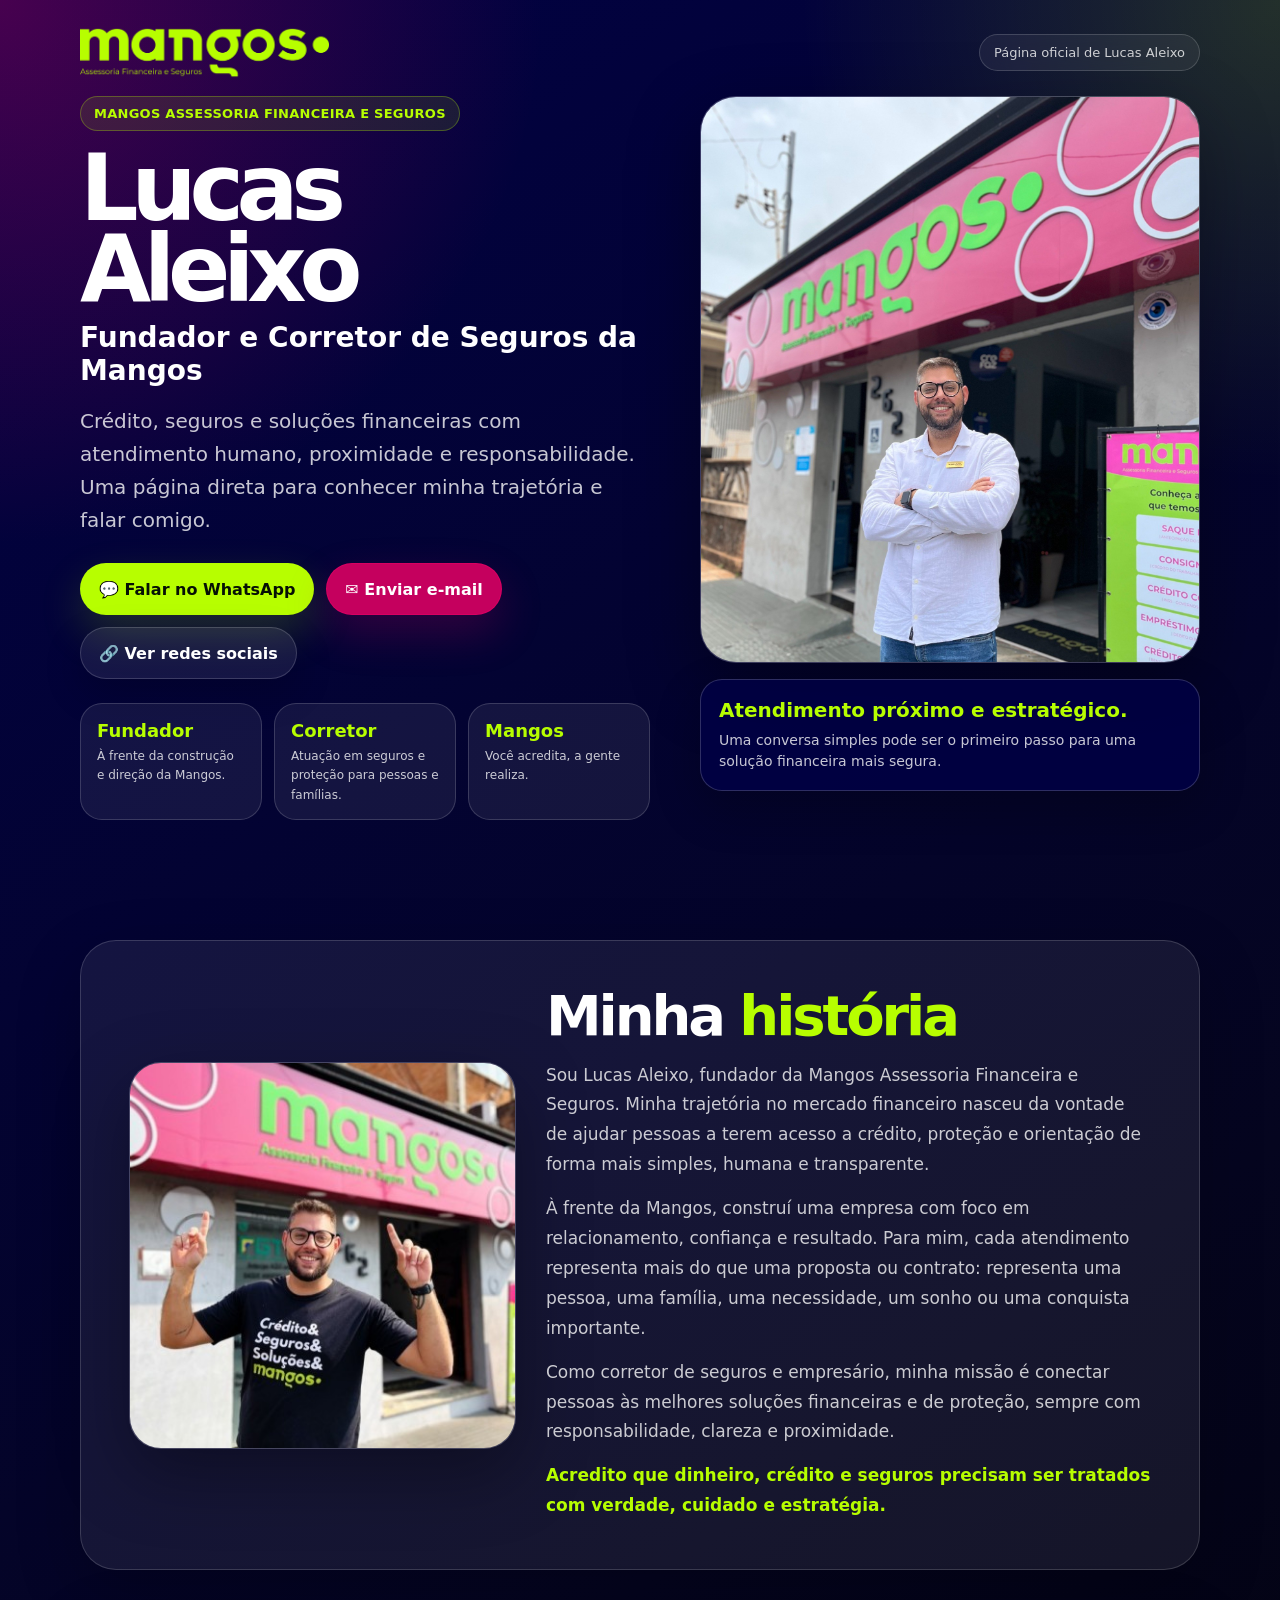
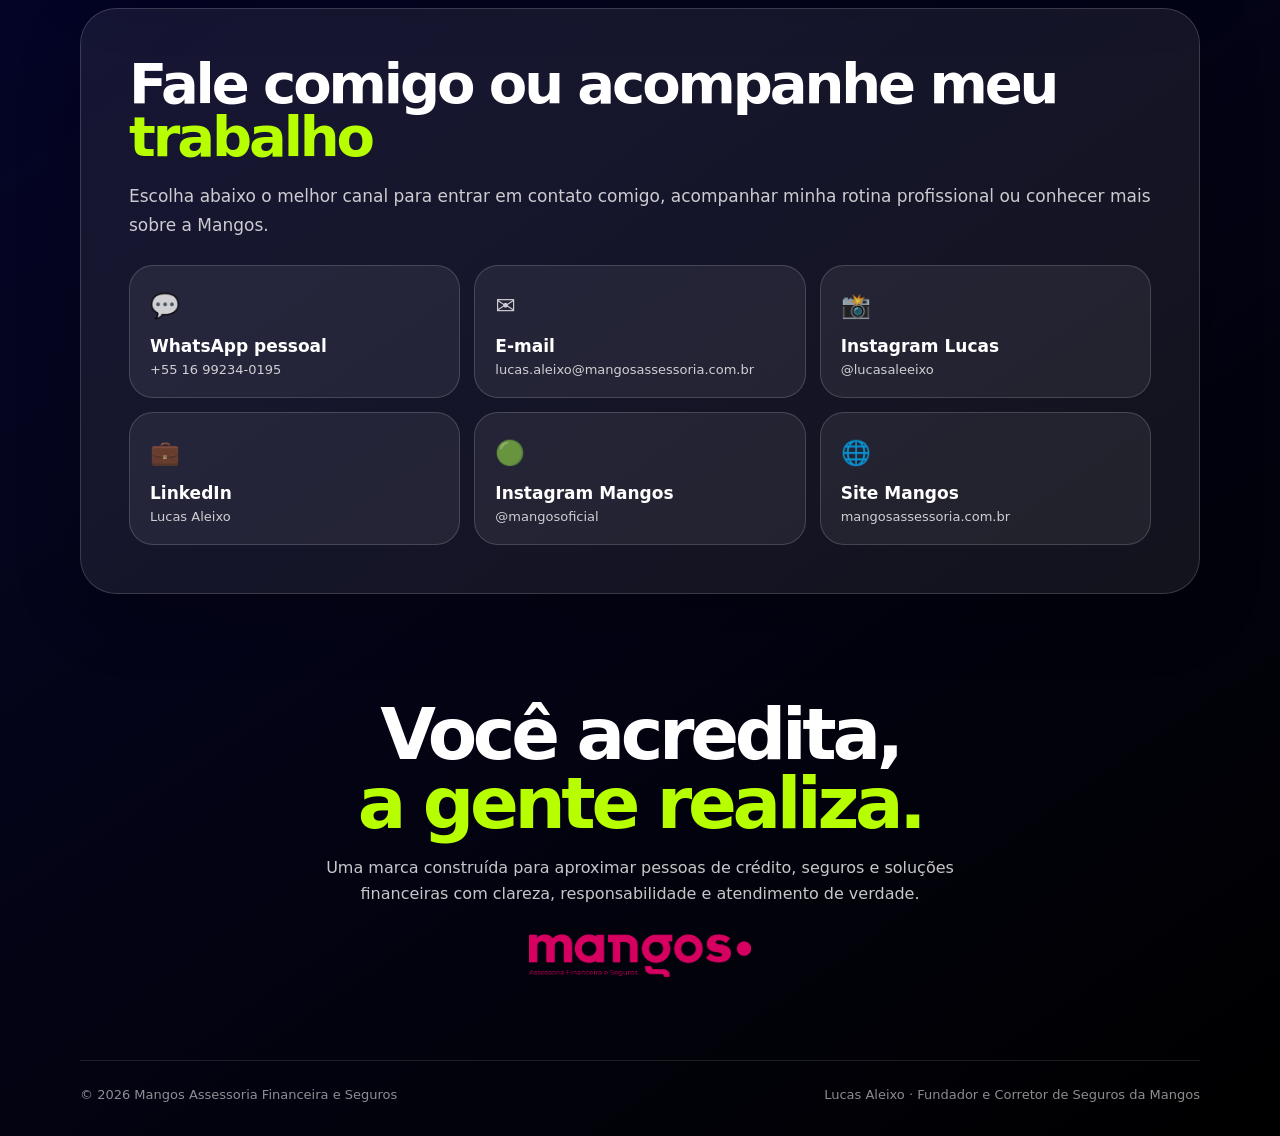
==== index.html @ c5a55440 "Add files via upload" ====
<!doctype html>
<html lang="pt-BR">
<head>
  <meta charset="utf-8" />
  <meta name="viewport" content="width=device-width, initial-scale=1" />
  <title>Lucas Aleixo | Fundador e Corretor de Seguros da Mangos</title>
  <meta name="description" content="Página oficial de Lucas Aleixo, fundador e corretor de seguros da Mangos Assessoria Financeira e Seguros." />
  <meta name="theme-color" content="#010146" />
  <meta property="og:title" content="Lucas Aleixo | Mangos Assessoria" />
  <meta property="og:description" content="Fundador e Corretor de Seguros da Mangos. Crédito, seguros e soluções financeiras com atendimento humano." />
  <meta property="og:type" content="website" />
  <meta property="og:image" content="[data-uri]" />
  <style>
    :root {
      --azul-noite: #010146;
      --azul-profundo: #05051f;
      --rosa: #db0063;
      --verde: #b7fe00;
      --branco: #ffffff;
      --texto-suave: rgba(255,255,255,.78);
      --card: rgba(255,255,255,.08);
      --borda: rgba(255,255,255,.16);
      --sombra: 0 24px 70px rgba(0,0,0,.34);
    }
    * { box-sizing: border-box; }
    html { scroll-behavior: smooth; }
    body {
      margin: 0;
      font-family: Montserrat, Inter, ui-sans-serif, system-ui, -apple-system, BlinkMacSystemFont, "Segoe UI", sans-serif;
      color: var(--branco);
      background:
        radial-gradient(circle at top left, rgba(219,0,99,.32), transparent 34rem),
        radial-gradient(circle at top right, rgba(183,254,0,.18), transparent 30rem),
        linear-gradient(145deg, var(--azul-noite), var(--azul-profundo) 56%, #000 100%);
      min-height: 100vh;
    }
    a { color: inherit; text-decoration: none; }
    .page { overflow: hidden; }
    .nav {
      width: min(1120px, calc(100% - 32px));
      margin: 0 auto;
      padding: 24px 0 8px;
      display: flex;
      align-items: center;
      justify-content: space-between;
      gap: 16px;
    }
    .brand { display: inline-flex; align-items: center; }
    .brand img { display:block; height: clamp(44px, 4.4vw, 64px); width:auto; }
    .nav-tag {
      font-size: 13px;
      color: var(--texto-suave);
      border: 1px solid var(--borda);
      padding: 10px 14px;
      border-radius: 999px;
      background: rgba(255,255,255,.06);
      backdrop-filter: blur(16px);
      white-space: nowrap;
    }
    .hero {
      width: min(1120px, calc(100% - 32px));
      margin: 8px auto 0;
      display: grid;
      grid-template-columns: 1.05fr .95fr;
      gap: 34px;
      align-items: start;
      min-height: calc(100vh - 94px);
      padding-bottom: 56px;
    }
    .eyebrow {
      display: inline-flex;
      gap: 8px;
      align-items: center;
      color: var(--verde);
      background: rgba(183,254,0,.1);
      border: 1px solid rgba(183,254,0,.28);
      padding: 9px 13px;
      border-radius: 999px;
      font-size: 13px;
      font-weight: 800;
      letter-spacing: .02em;
      text-transform: uppercase;
    }
    h1 {
      margin: 18px 0 10px;
      font-size: clamp(48px, 8vw, 92px);
      line-height: .88;
      letter-spacing: -.08em;
    }
    .title { font-size: clamp(18px, 3vw, 28px); font-weight: 800; margin: 0 0 18px; }
    .lead { font-size: clamp(16px, 2vw, 20px); line-height: 1.65; color: var(--texto-suave); max-width: 620px; margin: 0 0 26px; }
    .cta-row { display:flex; flex-wrap:wrap; gap:12px; margin:26px 0 22px; }
    .btn {
      display:inline-flex; align-items:center; justify-content:center; gap:10px; min-height:52px; padding:14px 18px; border-radius:999px; font-weight:900; border:1px solid var(--borda); transition:transform .2s ease, box-shadow .2s ease, background .2s ease; cursor:pointer; box-shadow:0 14px 38px rgba(0,0,0,.18);
    }
    .btn:hover { transform: translateY(-2px); }
    .btn-primary { color:#061005; background: var(--verde); border-color: rgba(183,254,0,.8); box-shadow:0 18px 44px rgba(183,254,0,.18); }
    .btn-secondary { color:var(--branco); background: rgba(219,0,99,.9); border-color: rgba(219,0,99,.9); box-shadow:0 18px 44px rgba(219,0,99,.22); }
    .btn-ghost { background: rgba(255,255,255,.08); }
    .mini-info { display:grid; grid-template-columns:repeat(3,minmax(0,1fr)); gap:12px; margin-top:24px; max-width:640px; }
    .mini-card { padding:16px; border:1px solid var(--borda); background:rgba(255,255,255,.07); border-radius:22px; }
    .mini-card strong { display:block; font-size:18px; color:var(--verde); margin-bottom:4px; }
    .mini-card span { font-size:12px; color:var(--texto-suave); line-height:1.35; }
    .photo-wrap {
      width:min(100%, 500px);
      justify-self:end;
      display:flex;
      flex-direction:column;
    }
    .photo-card {
      width: 100%;
      border-radius: 36px;
      overflow: hidden;
      background: var(--card);
      border:1px solid var(--borda);
      box-shadow: var(--sombra);
      transform:none;
    }
    .photo-card img {
      display:block;
      width:100%;
      height:min(64vh, 565px);
      object-fit:cover;
      object-position:center top;
    }
    .photo-note {
      margin-top: 16px;
      padding: 18px 18px;
      min-height: 112px;
      border-radius: 22px;
      background: rgba(1,1,70,.82);
      border:1px solid rgba(255,255,255,.18);
      box-shadow: 0 18px 46px rgba(0,0,0,.22);
      display:flex;
      flex-direction:column;
      justify-content:center;
      align-self:stretch;
    }
    .photo-note b { color: var(--verde); display:block; margin-bottom:8px; font-size: 20px; line-height:1.15; }
    .photo-note p { margin:0; color: var(--texto-suave); font-size:14px; line-height:1.5; }
    section { width:min(1120px, calc(100% - 32px)); margin:0 auto; }
    .section-card { margin:38px auto; padding: clamp(24px, 5vw, 48px); border:1px solid var(--borda); background:rgba(255,255,255,.07); border-radius:36px; box-shadow:0 22px 66px rgba(0,0,0,.19); }
    .section-title { font-size: clamp(30px, 5vw, 56px); line-height:.95; letter-spacing:-.055em; margin:0 0 18px; }
    .section-title span { color: var(--verde); }
    .text { color: var(--texto-suave); font-size:17px; line-height:1.76; margin:0; }
    .text + .text { margin-top:14px; }
    .story-grid { display:grid; grid-template-columns:.78fr 1.22fr; gap:30px; align-items:center; }
    .profile-photo { border-radius:32px; overflow:hidden; border:1px solid var(--borda); background:rgba(255,255,255,.06); box-shadow:var(--sombra); }
    .profile-photo img { width:100%; display:block; aspect-ratio:1/1; object-fit:cover; }
    .links-grid { display:grid; grid-template-columns:repeat(3,minmax(0,1fr)); gap:14px; margin-top:24px; }
    .link-card { padding:20px; border-radius:24px; border:1px solid var(--borda); background:rgba(255,255,255,.065); min-height:120px; display:flex; flex-direction:column; justify-content:space-between; transition:transform .2s ease, background .2s ease; }
    .link-card:hover { transform: translateY(-3px); background: rgba(255,255,255,.1); }
    .link-card .icon { font-size:24px; }
    .link-card strong { display:block; margin-top:16px; font-size:17px; }
    .link-card span { display:block; color: var(--texto-suave); font-size:13px; margin-top:6px; word-break: break-word; }
    .signature { text-align:center; margin:52px auto 20px; padding:54px 18px; }
    .signature h2 { font-size: clamp(34px, 7vw, 72px); line-height:.95; letter-spacing:-.06em; margin:0; }
    .signature h2 span { color: var(--verde); }
    .signature p { color: var(--texto-suave); margin:18px auto 0; max-width:640px; line-height:1.6; }
    .footer-logo { margin-top: 24px; }
    .footer-logo img { height: 52px; width:auto; opacity:.98; }
    footer { width:min(1120px, calc(100% - 32px)); margin:0 auto; padding:26px 0 34px; color:rgba(255,255,255,.55); font-size:13px; display:flex; justify-content:space-between; gap:14px; flex-wrap:wrap; border-top:1px solid rgba(255,255,255,.11); }
    .highlight { color: var(--verde); font-weight: 900; }
    @media (min-width: 901px) {
      .photo-card img {
        height: 565px;
      }
    }

    @media (max-width: 900px) {
      .hero { grid-template-columns:1fr; min-height:auto; padding-top:24px; }
      .photo-wrap { width:min(100%, 560px); justify-self:center; }
      .photo-card img { height:560px; }
      .story-grid { grid-template-columns:1fr; }
      .profile-photo { max-width:420px; }
      .links-grid { grid-template-columns:repeat(2, minmax(0,1fr)); }
    }
    @media (max-width: 620px) {
      .nav { align-items:flex-start; }
      .nav-tag { display:none; }
      .hero { width:min(100% - 22px, 1120px); gap:24px; }
      .lead { font-size:16px; }
      .cta-row { display:grid; grid-template-columns:1fr; }
      .btn { width:100%; }
      .mini-info { grid-template-columns:1fr; }
      .photo-card { border-radius:28px; }
      .photo-card img { height:500px; object-position:center top; }
      .photo-note { min-height:auto; }
      .section-card { border-radius:26px; }
      .links-grid { grid-template-columns:1fr; }
      footer { display:block; line-height:1.8; }
    }
  </style>
</head>
<body>
  <main class="page">
    <header class="nav" aria-label="Cabeçalho">
      <a class="brand" href="https://mangosassessoria.com.br/" aria-label="Mangos Assessoria">
        <img src="[data-uri]" alt="Mangos Assessoria Financeira e Seguros" />
      </a>
      <span class="nav-tag">Página oficial de Lucas Aleixo</span>
    </header>

    <section class="hero" aria-label="Apresentação de Lucas Aleixo">
      <div class="hero-copy">
        <span class="eyebrow">Mangos Assessoria Financeira e Seguros</span>
        <h1>Lucas<br>Aleixo</h1>
        <p class="title">Fundador e Corretor de Seguros da Mangos</p>
        <p class="lead">Crédito, seguros e soluções financeiras com atendimento humano, proximidade e responsabilidade. Uma página direta para conhecer minha trajetória e falar comigo.</p>

        <div class="cta-row" aria-label="Ações principais">
          <a class="btn btn-primary" href="https://wa.me/5516992340195?text=Ol%C3%A1%2C%20Lucas%21%20Vim%20pelo%20seu%20link%20pessoal%20da%20Mangos%20e%20gostaria%20de%20falar%20com%20voc%C3%AA." target="_blank" rel="noopener">💬 Falar no WhatsApp</a>
          <a class="btn btn-secondary" href="mailto:lucas.aleixo@mangosassessoria.com.br">✉️ Enviar e-mail</a>
          <a class="btn btn-ghost" href="#links">🔗 Ver redes sociais</a>
        </div>

        <div class="mini-info" aria-label="Resumo profissional">
          <div class="mini-card"><strong>Fundador</strong><span>À frente da construção e direção da Mangos.</span></div>
          <div class="mini-card"><strong>Corretor</strong><span>Atuação em seguros e proteção para pessoas e famílias.</span></div>
          <div class="mini-card"><strong>Mangos</strong><span>Você acredita, a gente realiza.</span></div>
        </div>
      </div>

      <div class="photo-wrap">
        <div class="photo-card">
          <img src="[data-uri]" alt="Lucas Aleixo em frente à sede da Mangos Assessoria" />
        </div>
        <div class="photo-note">
          <b>Atendimento próximo e estratégico.</b>
          <p>Uma conversa simples pode ser o primeiro passo para uma solução financeira mais segura.</p>
        </div>
      </div>
    </section>

    <section class="section-card" aria-label="História">
      <div class="story-grid">
        <div class="profile-photo">
          <img src="[data-uri]" alt="Lucas Aleixo usando camiseta da Mangos" />
        </div>
        <div>
          <h2 class="section-title">Minha <span>história</span></h2>
          <p class="text">Sou Lucas Aleixo, fundador da Mangos Assessoria Financeira e Seguros. Minha trajetória no mercado financeiro nasceu da vontade de ajudar pessoas a terem acesso a crédito, proteção e orientação de forma mais simples, humana e transparente.</p>
          <p class="text">À frente da Mangos, construí uma empresa com foco em relacionamento, confiança e resultado. Para mim, cada atendimento representa mais do que uma proposta ou contrato: representa uma pessoa, uma família, uma necessidade, um sonho ou uma conquista importante.</p>
          <p class="text">Como corretor de seguros e empresário, minha missão é conectar pessoas às melhores soluções financeiras e de proteção, sempre com responsabilidade, clareza e proximidade.</p>
          <p class="text"><span class="highlight">Acredito que dinheiro, crédito e seguros precisam ser tratados com verdade, cuidado e estratégia.</span></p>
        </div>
      </div>
    </section>

    <section id="links" class="section-card" aria-label="Links de contato e redes sociais">
      <h2 class="section-title">Fale comigo ou acompanhe meu <span>trabalho</span></h2>
      <p class="text">Escolha abaixo o melhor canal para entrar em contato comigo, acompanhar minha rotina profissional ou conhecer mais sobre a Mangos.</p>

      <div class="links-grid">
        <a class="link-card" href="https://wa.me/5516992340195?text=Ol%C3%A1%2C%20Lucas%21%20Vim%20pelo%20seu%20link%20pessoal%20da%20Mangos%20e%20gostaria%20de%20falar%20com%20voc%C3%AA." target="_blank" rel="noopener">
          <span class="icon">💬</span>
          <div><strong>WhatsApp pessoal</strong><span>+55 16 99234-0195</span></div>
        </a>
        <a class="link-card" href="mailto:lucas.aleixo@mangosassessoria.com.br">
          <span class="icon">✉️</span>
          <div><strong>E-mail</strong><span>lucas.aleixo@mangosassessoria.com.br</span></div>
        </a>
        <a class="link-card" href="https://www.instagram.com/lucasaleeixo/" target="_blank" rel="noopener">
          <span class="icon">📸</span>
          <div><strong>Instagram Lucas</strong><span>@lucasaleeixo</span></div>
        </a>
        <a class="link-card" href="https://www.linkedin.com/in/lucas-aleixo-357019178/" target="_blank" rel="noopener">
          <span class="icon">💼</span>
          <div><strong>LinkedIn</strong><span>Lucas Aleixo</span></div>
        </a>
        <a class="link-card" href="https://www.instagram.com/mangosoficial/" target="_blank" rel="noopener">
          <span class="icon">🟢</span>
          <div><strong>Instagram Mangos</strong><span>@mangosoficial</span></div>
        </a>
        <a class="link-card" href="https://mangosassessoria.com.br/" target="_blank" rel="noopener">
          <span class="icon">🌐</span>
          <div><strong>Site Mangos</strong><span>mangosassessoria.com.br</span></div>
        </a>
      </div>
    </section>

    <section class="signature" aria-label="Frase final">
      <h2>Você acredita,<br><span>a gente realiza.</span></h2>
      <p>Uma marca construída para aproximar pessoas de crédito, seguros e soluções financeiras com clareza, responsabilidade e atendimento de verdade.</p>
      <div class="footer-logo"><img src="[data-uri]" alt="Mangos" /></div>
    </section>

    <footer>
      <span>© 2026 Mangos Assessoria Financeira e Seguros</span>
      <span>Lucas Aleixo · Fundador e Corretor de Seguros da Mangos</span>
    </footer>
  </main>
</body>
</html>
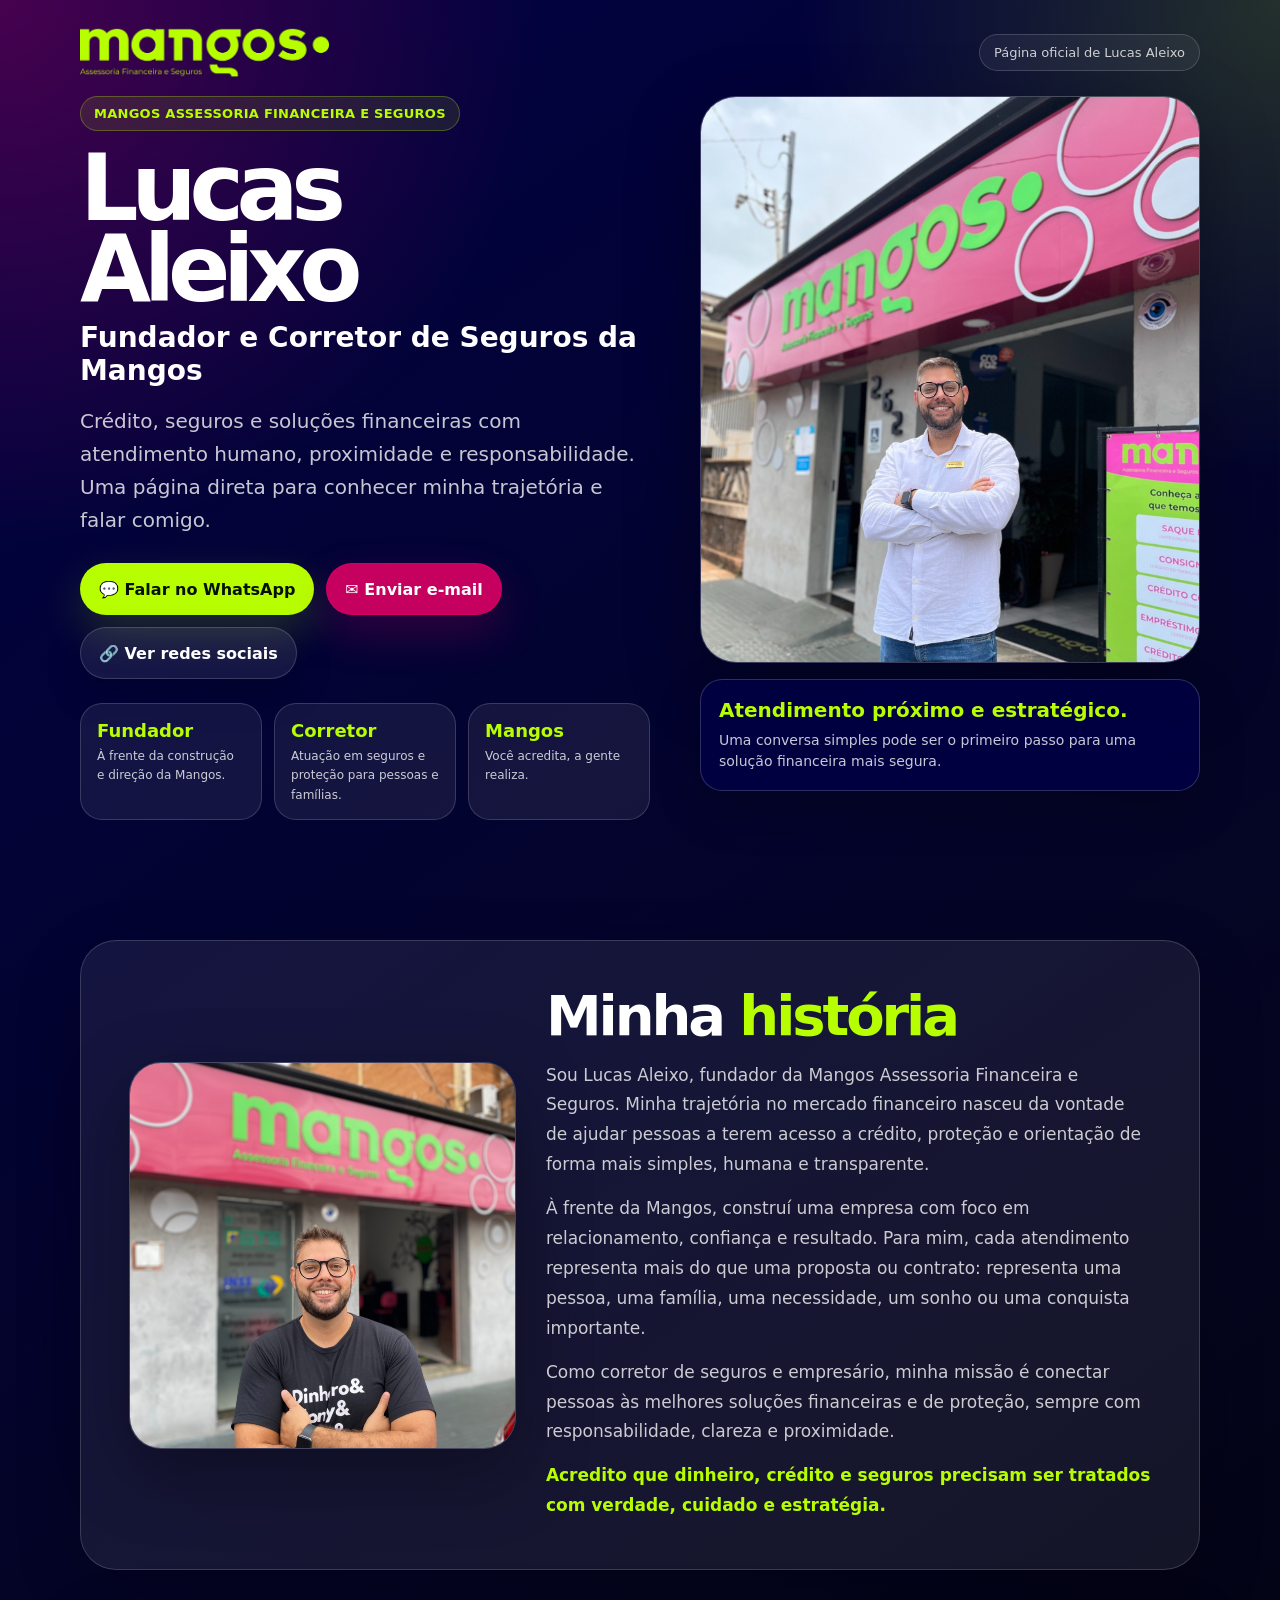
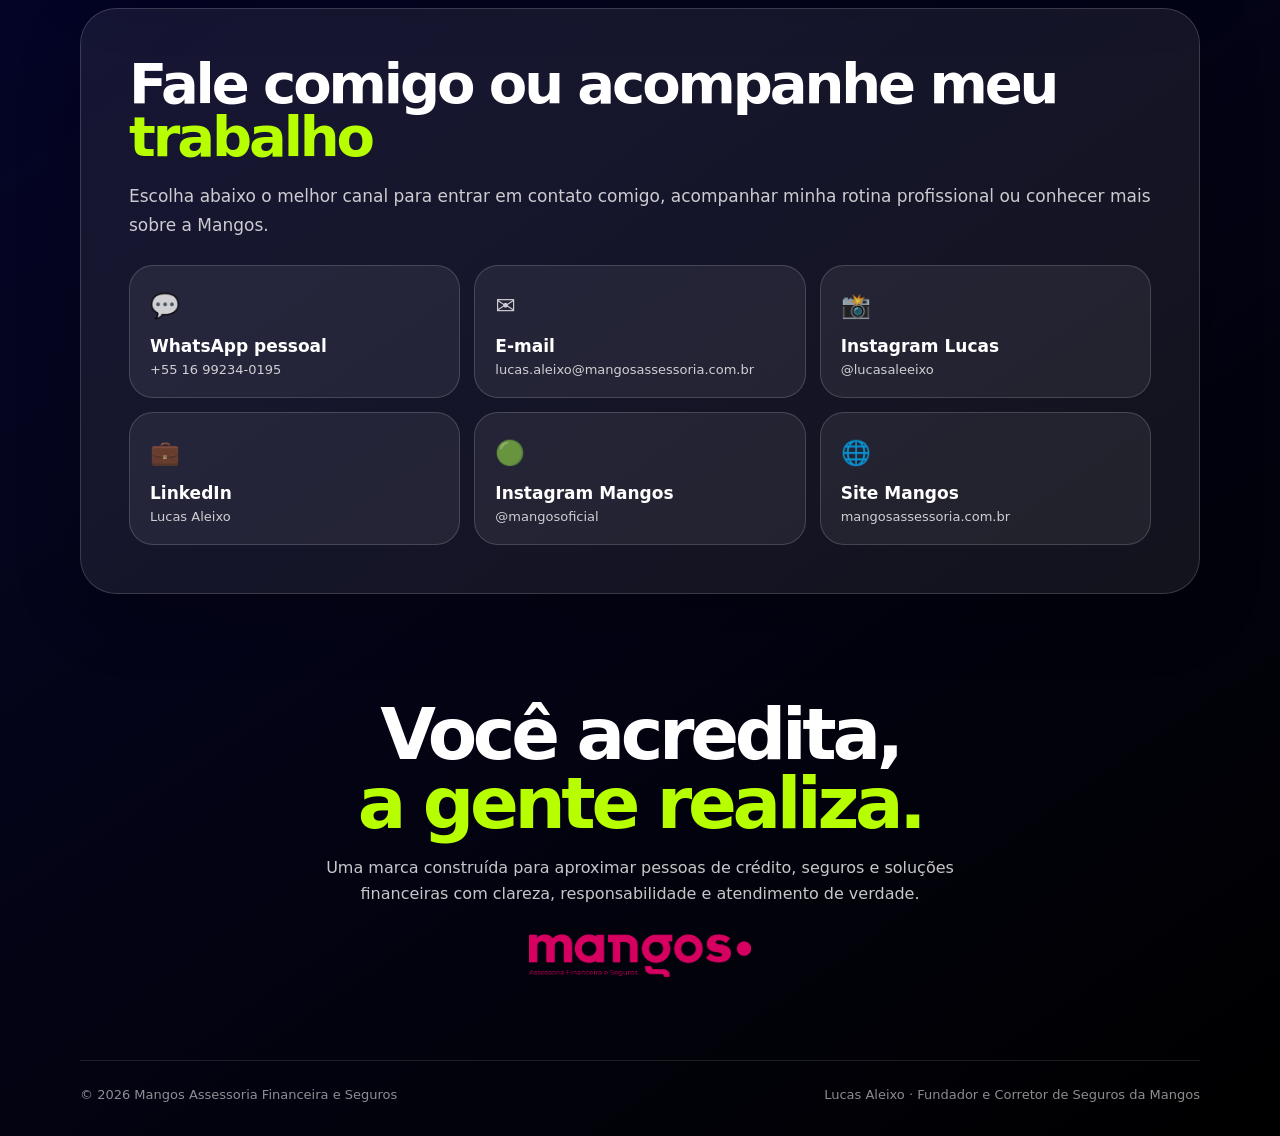
==== commit a4a3cad7: "Rename index (4).html to index.html" ====
--- a/index.html
+++ b/index.html
@@ -235,7 +235,7 @@
     <section class="section-card" aria-label="História">
       <div class="story-grid">
         <div class="profile-photo">
-          <img src="[data-uri]" alt="Lucas Aleixo usando camiseta da Mangos" />
+          <img src="[data-uri]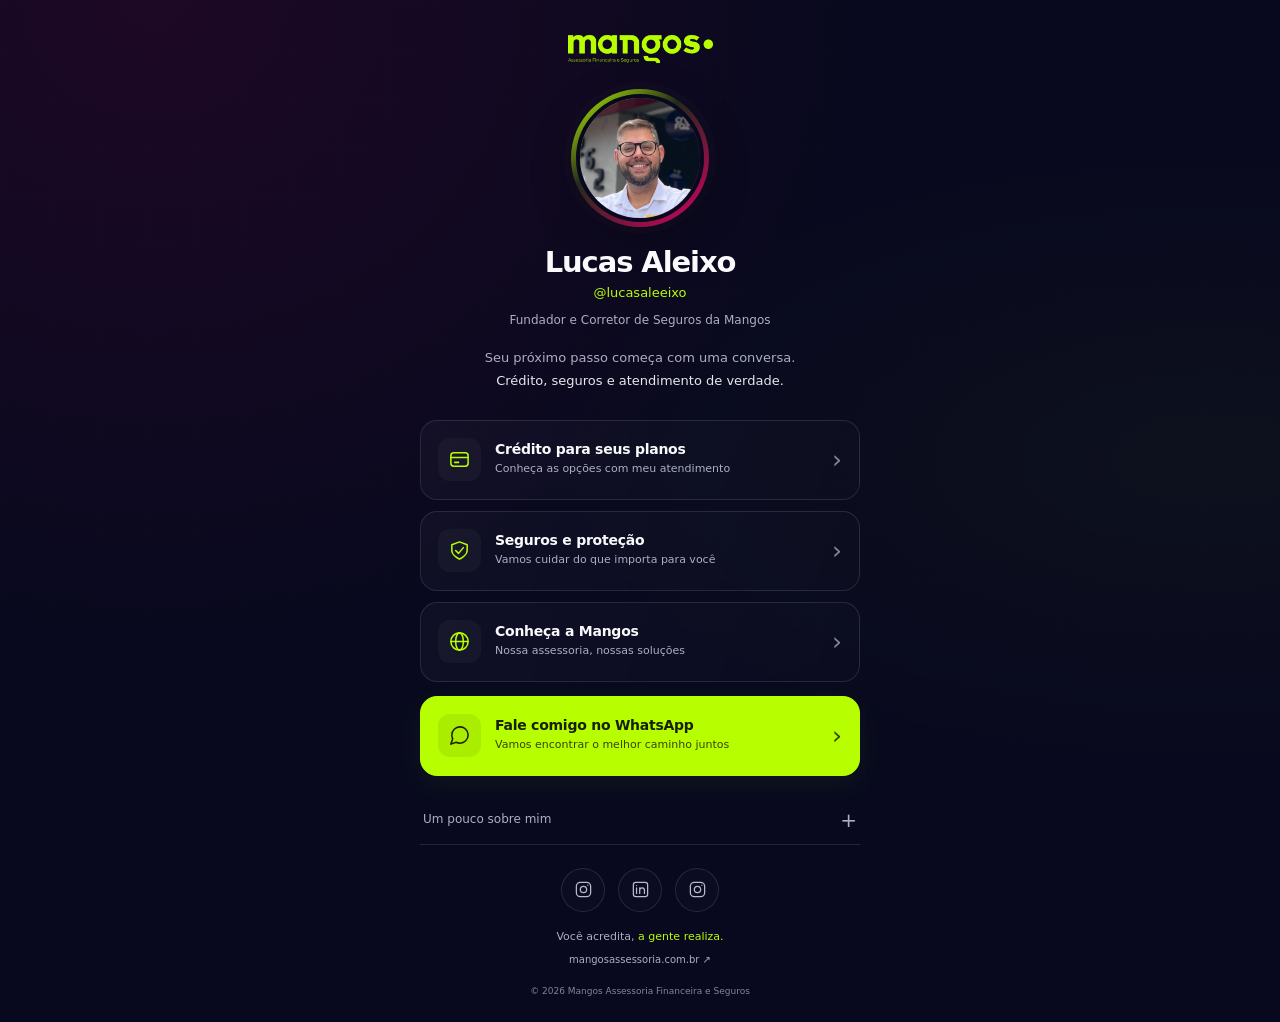
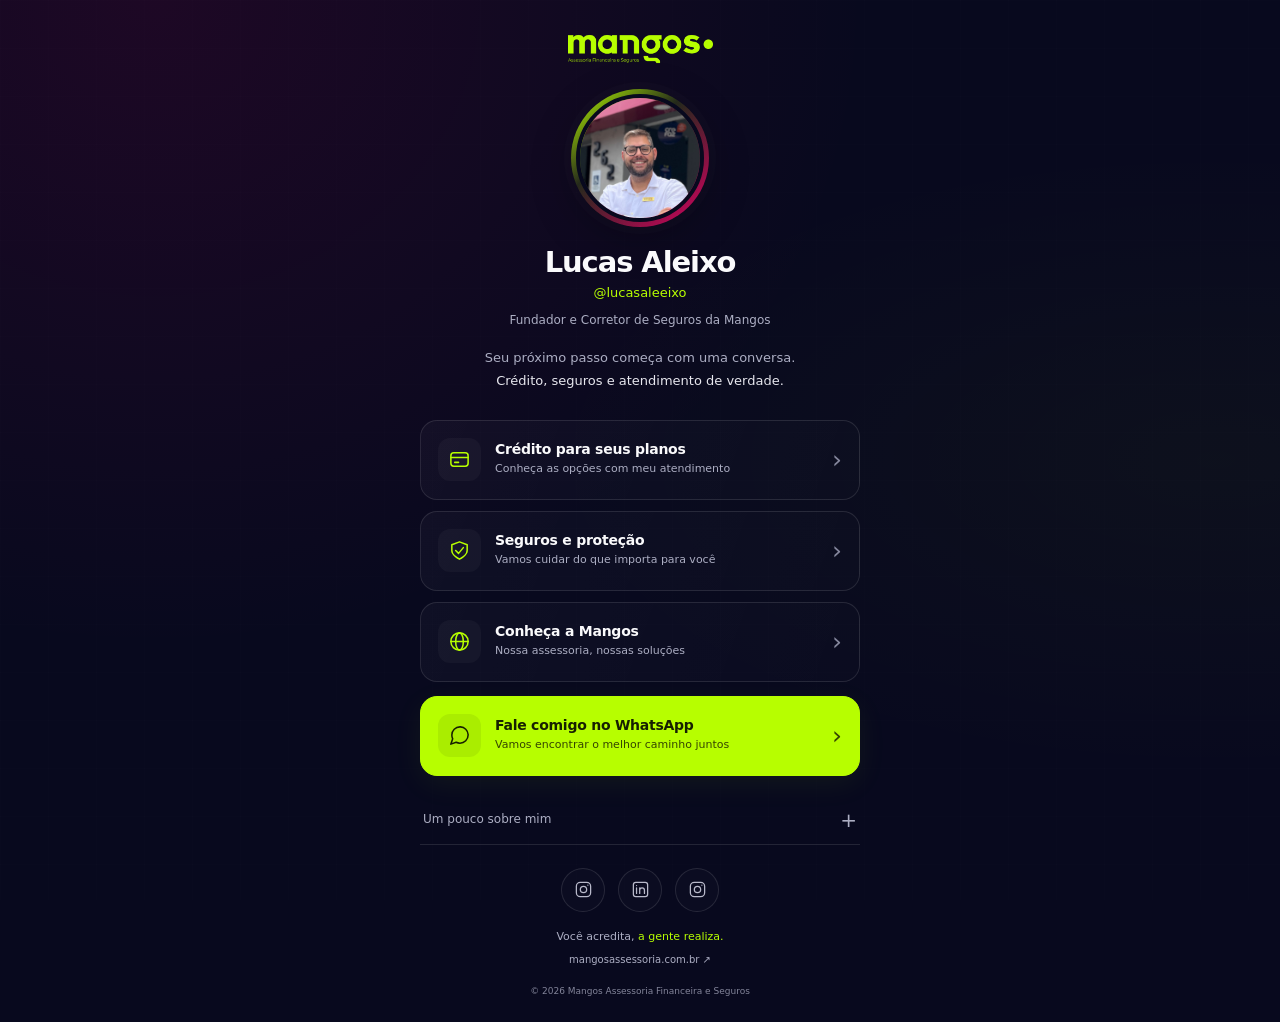
